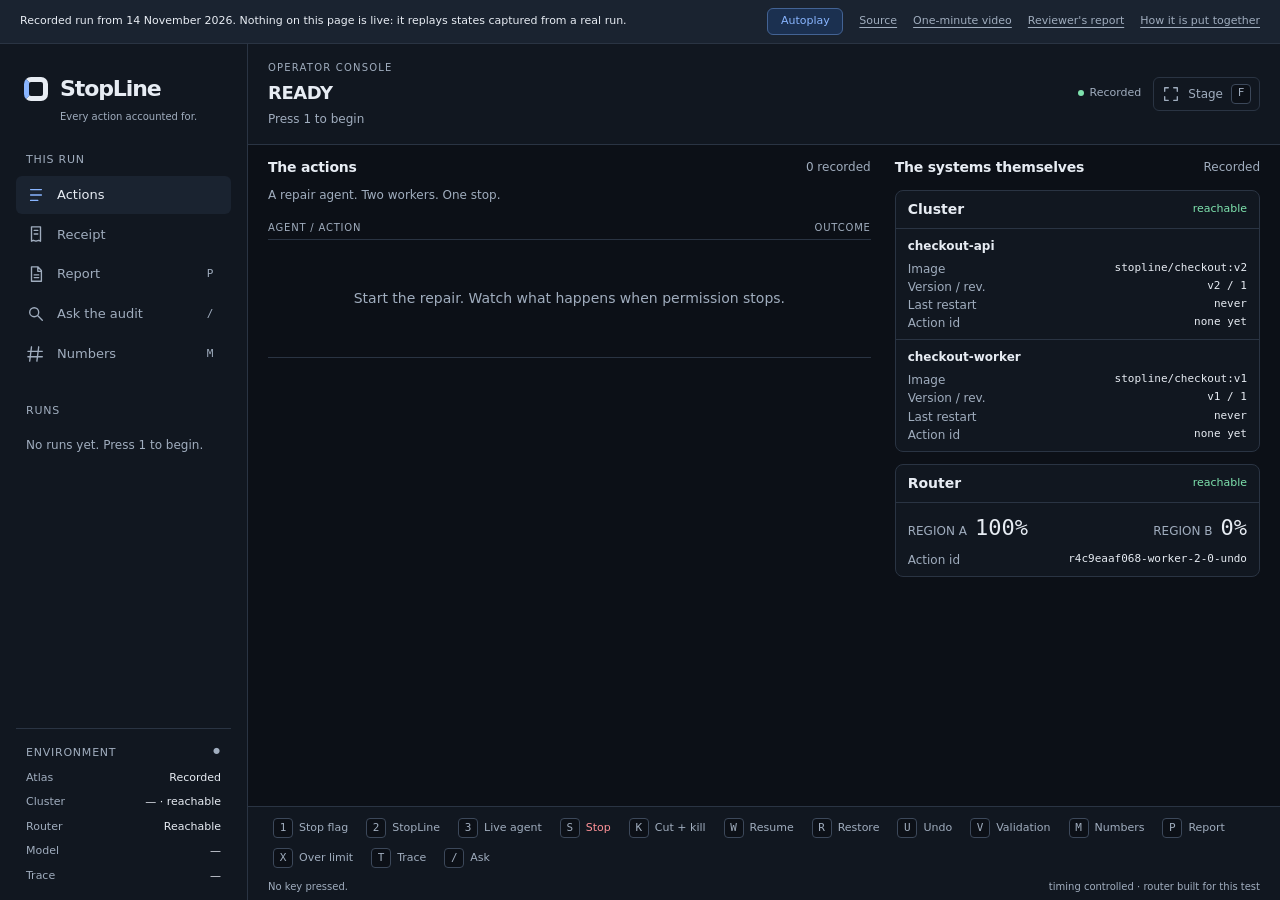
==== docs/index.html @ c329754a "replay recorded console runs on static pages" ====
<!doctype html>
<html lang="en">
<head>
  <meta charset="utf-8">
  <meta name="viewport" content="width=device-width, initial-scale=1">
  <title>StopLine — the stop and the receipt</title>
  <link rel="icon" href="data:,">
  <link rel="stylesheet" href="style.css">
  <link rel="stylesheet" href="pages.css">
  <script src="replay.js" defer></script>
  <script src="app.js" defer></script>
</head>
<body>
  <aside class="recording-bar" aria-label="Recorded demonstration">
    <p>Recorded run from 14 November 2026. Nothing on this page is live: it replays states captured from a real run.</p>
    <nav aria-label="Recording controls and links">
      <button id="autoplay" type="button" aria-pressed="false">Autoplay</button>
      <a href="https://github.com/Aly700/stopline">Source</a>
      <a href="https://www.youtube.com/watch?v=2440YfUVDkE">One-minute video</a>
      <a href="report.html">Reviewer's report</a>
      <a href="architecture.svg">How it is put together</a>
    </nav>
  </aside>
  <aside class="rail" aria-label="Workspace">
    <a class="brand" href="./" aria-label="StopLine home"><span class="brand-mark" aria-hidden="true"></span><span class="brand-copy">StopLine<small>Every action accounted for.</small></span></a>
    <nav class="run-nav" aria-label="This run">
      <h2 class="rail-heading">This run</h2>
      <button class="nav-item active" data-section="trace" title="Actions"><svg viewBox="0 0 20 20" aria-hidden="true"><path d="M4 4h12M4 10h12M4 16h8"/></svg><span>Actions</span></button>
      <button class="nav-item" data-section="receipt" title="Receipt"><svg viewBox="0 0 20 20" aria-hidden="true"><path d="M5 2h10v16l-2-1-3 1-3-1-2 1V2Zm3 4h4M8 10h4"/></svg><span>Receipt</span></button>
      <button class="nav-item" data-key="P" title="Report"><svg viewBox="0 0 20 20" aria-hidden="true"><path d="M5 2h7l4 4v12H5V2Zm7 0v5h4M8 11h5M8 14h5"/></svg><span>Report</span><kbd>P</kbd></button>
      <button class="nav-item" data-key="/" title="Ask the audit"><svg viewBox="0 0 20 20" aria-hidden="true"><circle cx="8" cy="8" r="5"/><path d="m12 12 5 5"/></svg><span>Ask the audit</span><kbd>/</kbd></button>
      <button class="nav-item" data-key="M" title="Numbers"><svg viewBox="0 0 20 20" aria-hidden="true"><path d="M5 2 3 18M13 2l-2 16M1 7h16M1 13h16"/></svg><span>Numbers</span><kbd>M</kbd></button>
    </nav>
    <section class="runs-section" aria-labelledby="runs-title"><h2 id="runs-title" class="rail-heading">Runs <span id="runs-count"></span></h2><div id="runs-list"><p class="quiet">Loading runs…</p></div></section>
    <section class="environment" aria-labelledby="environment-title"><h2 id="environment-title" class="rail-heading">Environment <span class="env-icon" aria-hidden="true">●</span></h2><dl><dt>Atlas</dt><dd id="env-atlas">Connecting</dd><dt>Cluster</dt><dd id="env-cluster">Pending</dd><dt>Router</dt><dd id="env-router">Pending</dd><dt>Model</dt><dd id="env-model">—</dd><dt>Trace</dt><dd id="env-trace">—</dd></dl></section>
  </aside>
  <div class="console">
    <header class="topbar">
      <div class="mode"><span class="eyebrow">Operator console</span><h1 id="mode">READY</h1><span id="run-label">Press 1 to begin</span></div>
      <div class="topbar-tools"><span id="connection" role="status">Connecting…</span><button id="ready-button" class="ready-button" hidden><span id="readiness" aria-live="polite"></span><kbd id="ready-key"></kbd></button><button id="stage-toggle" class="stage-toggle" aria-pressed="false" title="Toggle stage mode (F)"><svg viewBox="0 0 20 20" aria-hidden="true"><path d="M7 3H3v4m10-4h4v4M3 13v4h4m10-4v4h-4"/></svg><span>Stage</span><kbd>F</kbd></button></div>
    </header>
    <div id="history-banner" class="history-banner" hidden><span>Earlier run · read-only <span id="history-id"></span></span><button id="back-live">Back to live <span aria-hidden="true">→</span></button></div>
    <div class="workspace" id="workspace">
      <main id="main">
        <section class="trace" aria-labelledby="trace-title">
          <div class="section-heading"><h2 id="trace-title">The actions</h2><span id="action-count" class="quiet"></span></div>
          <p id="permission-note" class="permission-note">A repair agent. Two workers. One stop.</p>
          <div id="workers" class="workers"></div>
          <div class="table-heading" aria-hidden="true"><span>Agent / action</span><span>Outcome</span></div>
          <div id="trace" class="trace-rows" aria-live="polite"></div>
          <p id="omitted" class="quiet"></p>
        </section>
        <section class="targets" aria-labelledby="target-title">
          <div class="section-heading"><h2 id="target-title">The systems themselves</h2><span id="target-scope" class="quiet">Live</span></div>
          <div id="targets"><p class="quiet">Waiting for the systems…</p></div>
        </section>
      </main>
      <section id="receipt" class="receipt" aria-labelledby="receipt-title" hidden></section>
    </div>
    <aside id="validation-panel" role="status" hidden><strong>Database response</strong><pre id="validation-text"></pre></aside>
    <footer>
      <section id="ask-panel" aria-label="Ask the audit" hidden>
        <div class="ask-heading"><div><h2>Ask the audit</h2><p class="quiet">Search stored entries by meaning.</p></div><button type="button" id="ask-close">Close <kbd>Esc</kbd></button></div>
        <div id="ask-results" hidden><h3 id="ask-question"></h3><p id="ask-engine" class="quiet"></p><p id="ask-message" role="status"></p><div id="ask-rows"></div></div>
        <form id="ask-form"><input id="ask-input" aria-label="Ask the audit" placeholder="What did worker two do after the stop?" autocomplete="off"><button type="submit" class="primary">Search <kbd>↵</kbd></button></form>
      </section>
      <nav class="commands" aria-label="Demo keys">
        <button data-key="1"><kbd>1</kbd> Stop flag</button><button data-key="2"><kbd>2</kbd> StopLine</button><button data-key="3"><kbd>3</kbd> Live agent</button>
        <button data-key="S" class="stop-command"><kbd>S</kbd> Stop</button><button data-key="K"><kbd>K</kbd> Cut + kill</button><button data-key="W"><kbd>W</kbd> Resume</button><button data-key="R"><kbd>R</kbd> Restore</button><button data-key="U"><kbd>U</kbd> Undo</button><button data-key="V"><kbd>V</kbd> Validation</button><button data-key="M"><kbd>M</kbd> Numbers</button><button data-key="P"><kbd>P</kbd> Report</button><button data-key="X"><kbd>X</kbd> Over limit</button><button data-key="T"><kbd>T</kbd> Trace</button><button data-key="/"><kbd>/</kbd> Ask</button>
      </nav>
      <div class="footnote"><span id="key-status" role="status">No key pressed.</span><span id="context">Timing controlled · router built for this test</span></div>
    </footer>
  </div>
  <dialog id="chain-dialog" aria-labelledby="chain-title"><button class="close" data-close="chain-dialog">Close <kbd>Esc</kbd></button><span class="eyebrow">Audit evidence</span><h2 id="chain-title">This action’s permission</h2><div id="chain-content"></div></dialog>
  <dialog id="numbers-dialog" aria-labelledby="numbers-title"><button class="close" data-close="numbers-dialog">Close <kbd>Esc</kbd></button><span class="eyebrow">Verification</span><h2 id="numbers-title">The measured results</h2><div id="numbers-lines"></div><p id="numbers-note" class="quiet">measured on this laptop against Atlas</p></dialog>
</body>
</html>
---- docs/style.css ----
:root {
  color-scheme:dark;
  --canvas:#0c1017; --surface:#111720; --raised:#1a2330; --hairline:#2a3443;
  --text:#e7ecf3; --muted:#a0adbe; --accent:#89b5ff; --accent-soft:#1b3050;
  --green:#7ee2ad; --green-soft:#152e27; --amber:#f4cc7a; --amber-soft:#352b1a;
  --red:#ff9298; --red-soft:#3b2029; --mono:ui-monospace,SFMono-Regular,Consolas,monospace;
  --row:14px; --small:12px; --space:20px; --rail:248px;
  font-family:system-ui,-apple-system,BlinkMacSystemFont,"Segoe UI",sans-serif;
  font-size:13px; line-height:1.5;
}
* {box-sizing:border-box}
[hidden] {display:none!important}
body {margin:0; background:var(--canvas); color:var(--text); height:100dvh; display:grid; grid-template-columns:var(--rail) minmax(0,1fr); overflow:hidden}
button,input {font:inherit; color:inherit}
button {cursor:pointer; border:1px solid transparent; background:none; border-radius:6px; transition:background 140ms,color 140ms,border-color 140ms}
button:hover {background:var(--raised)}
button:disabled {cursor:default; opacity:.45}
button:focus-visible,a:focus-visible,input:focus-visible {outline:2px solid var(--accent); outline-offset:3px}
button:disabled:hover {background:none}
a {color:inherit; text-decoration:none}
svg {width:18px; height:18px; fill:none; stroke:currentColor; stroke-width:1.5; stroke-linecap:round; stroke-linejoin:round; flex:none}
h1,h2,h3,p {margin:0}
h1 {font-size:18px; font-weight:650; letter-spacing:-.025em}
h2 {font-size:var(--row); font-weight:600; letter-spacing:-.015em}
h3 {font-size:var(--small); font-weight:600}
kbd {font-family:var(--mono); font-size:11px; min-width:20px; height:20px; display:inline-flex; align-items:center; justify-content:center; border:1px solid #3c485a; border-radius:4px; background:var(--canvas); color:var(--muted); padding:0 4px; font-weight:500}
.quiet,.permission-note,.row-detail,.who {color:var(--muted)}
.quiet,.permission-note {font-size:var(--small)}
.rail {display:flex; flex-direction:column; min-height:0; padding:28px 16px 16px; border-right:1px solid var(--hairline); background:var(--surface); gap:28px}
.brand {display:flex; align-items:flex-start; gap:12px; padding:0 8px; font-size:22px; font-weight:700; letter-spacing:-.05em}
.brand-mark {display:block; width:24px; height:24px; margin-top:5px; border:5px solid var(--text); border-left-color:var(--accent); border-radius:7px; flex:none}
.brand small {display:block; margin-top:4px; font-size:10px; font-weight:400; color:var(--muted); letter-spacing:0; white-space:nowrap}
.rail-heading {font-size:11px; color:var(--muted); font-weight:500; letter-spacing:.07em; text-transform:uppercase; display:flex; justify-content:space-between; padding:0 10px; margin-bottom:8px}
.nav-item {display:flex; width:100%; align-items:center; gap:12px; padding:8px 10px; text-align:left; margin:2px 0; color:var(--muted)}
.nav-item kbd {margin-left:auto; border:0; background:none; color:var(--muted)}
.nav-item.active {background:var(--raised); color:var(--text)}
.nav-item.active svg {color:var(--accent)}
.runs-section {min-height:80px; flex:1; overflow:auto}
#runs-list .quiet {padding:8px 10px}
.run-item {display:grid; grid-template-columns:8px 1fr auto; width:100%; gap:4px 8px; text-align:left; padding:10px; margin-bottom:4px; align-items:center}
.run-item[aria-current=true] {background:var(--accent-soft); border-color:#36527a}
.run-dot {width:6px; height:6px; background:var(--muted); border-radius:50%}
.run-dot.running {background:var(--green)}
.run-dot.stopped {background:var(--amber)}
.run-mode {font-size:11px; border:1px solid var(--hairline); border-radius:4px; padding:1px 6px; width:fit-content}
.run-item time {grid-column:2; font-family:var(--mono); color:var(--muted); font-size:11px}
.run-item .run-status {grid-column:3; grid-row:2; font-size:10px; color:var(--muted)}
.environment {border-top:1px solid var(--hairline); padding-top:16px}
.environment dl {margin:0; padding:0 10px; display:grid; grid-template-columns:48px 1fr; gap:8px; font-size:11px}
.environment dt {color:var(--muted)}
.environment dd {text-align:right; margin:0; overflow-wrap:anywhere}
.env-icon {color:var(--muted); font-size:8px}
.console {display:flex; flex-direction:column; min-width:0; min-height:0}
.topbar {display:flex; align-items:center; justify-content:space-between; gap:16px; padding:16px var(--space); border-bottom:1px solid var(--hairline); min-height:92px; background:var(--surface)}
.mode {min-width:0}
.eyebrow {font-size:10px; text-transform:uppercase; letter-spacing:.12em; color:var(--muted); display:block; margin-bottom:4px}
#run-label {display:block; color:var(--muted); font-size:var(--small); margin-top:4px}
.topbar-tools {display:flex; gap:12px; align-items:center; flex:none}
#connection {font-size:11px; color:var(--muted); max-width:150px}
#connection::before {content:''; display:inline-block; width:6px; height:6px; background:var(--amber); border-radius:50%; margin-right:6px}
#connection.connected::before {background:var(--green)}
.ready-button {display:flex; gap:12px; align-items:center; background:var(--accent-soft); border:1px solid #36527a; color:var(--accent); font-size:12px; padding:6px 10px; white-space:nowrap}
.ready-button kbd {color:var(--accent); border-color:#436394}
.stage-toggle {display:flex; align-items:center; gap:8px; font-size:12px; color:var(--muted); padding:6px 8px; border-color:var(--hairline)}
.stage-toggle[aria-pressed=true] {color:var(--accent); border-color:var(--accent)}
.workspace {padding:var(--space); overflow:auto; flex:1; min-height:0; scroll-padding:20px}
main {display:grid; grid-template-columns:minmax(0,1.65fr) minmax(280px,1fr); gap:24px}
.trace,.targets {min-width:0}
.section-heading {display:flex; justify-content:space-between; align-items:center; gap:12px; margin-bottom:12px}
.permission-note {margin-bottom:8px}
.workers {display:flex; flex-wrap:wrap; gap:6px 12px; font-size:11px; color:var(--muted); margin-bottom:16px}
.workers span {display:inline-flex; align-items:center; gap:6px}
.workers span::before {content:''; width:5px; height:5px; border-radius:50%; background:var(--muted)}
.workers .worker-killed {color:var(--red)}
.workers .worker-killed::before {background:var(--red)}
.table-heading {display:flex; justify-content:space-between; text-transform:uppercase; letter-spacing:.08em; color:var(--muted); font-size:10px; padding:8px 0; border-bottom:1px solid var(--hairline)}
.trace-row,.receipt-row {width:100%; text-align:left; display:grid; grid-template-columns:minmax(0,1fr) auto; align-items:center; column-gap:16px; row-gap:4px; border-radius:0; border:0; border-bottom:1px solid var(--hairline); padding:12px 0; font-size:var(--row); min-height:48px}
.trace-row:hover,.receipt-row:hover {background:var(--surface)}
.row-title {min-width:0; overflow-wrap:anywhere; font-weight:500}
.who {display:block; font-size:var(--small); font-weight:400; margin-bottom:2px}
.row-outcome {font-size:11px; font-weight:600; color:var(--muted); background:var(--raised); padding:3px 8px; border-radius:4px; white-space:nowrap; justify-self:end}
.completed,.stopped-in-time {color:var(--green); background:var(--green-soft)}
.blocked,.refused,.ran-after-stop {color:var(--red); background:var(--red-soft)}
.unknown,.waiting,.pending {color:var(--amber)}
.row-outcome.unknown,.row-outcome.waiting {background:var(--amber-soft)}
.row-detail {grid-column:1/-1; font-size:var(--small); overflow-wrap:anywhere; line-height:1.5}
.undo-mark {font-weight:400; color:var(--muted); margin-left:8px; padding-left:8px; border-left:1px solid currentColor}
.stop-line {display:flex; align-items:center; gap:12px; font-size:var(--small); color:var(--red); font-weight:650; padding:12px 0}
.stop-line::before {content:''; flex:1; height:2px; background:var(--red)}
.empty {padding:48px 20px; color:var(--muted); text-align:center; font-size:var(--row); border-bottom:1px solid var(--hairline)}
#omitted:not(:empty) {padding-top:8px}
.system {border:1px solid var(--hairline); border-radius:8px; background:var(--surface); margin-bottom:12px; overflow:hidden}
.system-heading {display:flex; justify-content:space-between; align-items:center; font-size:var(--row); padding:10px 12px; border-bottom:1px solid var(--hairline)}
.system-heading span {font-size:11px; font-weight:400; color:var(--green)}
.unreachable .system-heading span {color:var(--red)}
.system>.quiet {padding:12px}
.deployment {padding:12px}
.deployment+.deployment {border-top:1px solid var(--hairline)}
.deployment h3 {margin-bottom:8px; font-size:var(--small); color:var(--text)}
.system dl {display:grid; grid-template-columns:80px minmax(0,1fr); gap:3px 8px; margin:0; font-size:var(--small)}
.system dt {color:var(--muted)}
.system dd {margin:0; overflow-wrap:anywhere; font-family:var(--mono); font-size:calc(var(--small) - 1px); text-align:right; border-radius:3px; transition:background 140ms}
.system>dl {padding:0 12px 12px}
.weights {display:flex; justify-content:space-between; gap:8px; padding:12px; font-size:var(--small); font-variant-numeric:tabular-nums}
.weight {display:flex; flex-direction:column; gap:4px; color:var(--muted)}
.weight:last-child {text-align:right}
.weight-value {font-family:var(--mono); font-size:24px; font-weight:500; color:var(--text)}
.target-changed {background:var(--accent-soft); color:var(--accent)}
.receipt {margin-top:20px; border:1px solid var(--hairline); border-radius:8px; background:var(--surface); padding:0 16px 4px}
.receipt-heading {display:flex; align-items:center; gap:16px; padding:12px 0; border-bottom:1px solid var(--hairline)}
.receipt-heading p {margin-left:auto; color:var(--muted); font-size:var(--small)}
.receipt-state {font-size:16px; font-weight:700; letter-spacing:.04em; padding:4px 10px; border-radius:4px}
.receipt-state.unknown {background:var(--amber-soft)}
.receipt-row {padding:8px 0; row-gap:0}
.receipt-row:last-child {border:0}
.receipt-row .row-outcome {grid-column:2; grid-row:1/3}
.receipt-row .row-detail {grid-column:1}
.no-receipt {border-left:3px solid var(--amber); padding:16px; color:var(--muted); font-size:var(--row)}
footer {padding:10px var(--space) 8px; background:var(--surface); border-top:1px solid var(--hairline); flex:none; position:relative}
.commands {display:flex; flex-wrap:wrap; gap:4px 8px}
.commands button {display:flex; align-items:center; gap:6px; padding:4px; font-size:11px; color:var(--muted)}
.commands .stop-command {color:var(--red)}
.commands .next-command {background:var(--accent-soft); color:var(--accent)}
.footnote {display:flex; justify-content:space-between; align-items:baseline; gap:16px; color:var(--muted); font-size:10px; padding-top:8px}
#key-status {overflow-wrap:anywhere}
#context {text-align:right; flex-shrink:0}
.history-banner {padding:10px var(--space); background:var(--accent-soft); color:var(--accent); display:flex; justify-content:space-between; align-items:center; gap:12px; font-size:12px}
#history-id {font-family:var(--mono); margin-left:12px}
#back-live {background:var(--accent); color:#0c1828; padding:6px 12px; font-weight:600}
dialog {background:var(--surface); color:var(--text); border:1px solid #46546a; border-radius:8px; padding:28px; width:min(760px,90vw); max-height:85dvh; overflow:auto; box-shadow:0 24px 80px #0008}
dialog::backdrop {background:#05080ebd}
dialog h2 {font-size:22px; margin-bottom:20px}
dialog h3 {margin:20px 0 8px; color:var(--muted); text-transform:uppercase; letter-spacing:.08em; font-size:11px}
dialog p,dialog li {font-size:14px; margin:8px 0; overflow-wrap:anywhere}
dialog ol {padding-left:24px}
.close {float:right; color:var(--muted); padding:4px 8px; font-size:12px}
pre {white-space:pre-wrap; overflow-wrap:anywhere; font-family:var(--mono); font-size:12px; color:var(--muted); background:var(--canvas); border:1px solid var(--hairline); border-radius:6px; padding:16px}
#numbers-lines p {border-top:1px solid var(--hairline); padding:16px 0; font-size:20px; font-variant-numeric:tabular-nums}
#numbers-note {border-top:1px solid var(--hairline); padding-top:16px; font-size:12px}
#validation-panel {position:fixed; bottom:116px; right:24px; z-index:4; background:var(--surface); border:1px solid var(--amber); border-radius:8px; padding:16px; max-width:min(500px,90vw)}
#ask-panel {position:absolute; bottom:calc(100% + 12px); left:20px; right:20px; z-index:3; background:var(--raised); border:1px solid #46546a; border-radius:8px; padding:20px; box-shadow:0 16px 60px #0008; max-height:70dvh; overflow:auto}
.ask-heading {display:flex; justify-content:space-between; align-items:flex-start; margin-bottom:16px}
.ask-heading h2 {font-size:18px; margin-bottom:4px}
#ask-close {font-size:12px; color:var(--muted)}
#ask-form {display:flex; gap:12px; margin-top:12px}
#ask-input {background:var(--canvas); border:1px solid #46546a; border-radius:6px; padding:12px; width:100%; min-width:0}
#ask-input::placeholder {color:var(--muted)}
.primary {background:var(--accent); color:#0c1828; font-weight:600; padding:8px 16px; white-space:nowrap}
.primary:hover {background:#a5c7ff}
.primary kbd {background:transparent; border-color:#36527a; color:#0c1828}
#ask-question {font-size:16px}
#ask-message {padding:12px 0}
.ask-row {display:grid; grid-template-columns:72px 1fr 72px; width:100%; gap:16px; border-top:1px solid var(--hairline); text-align:left; padding:12px 0; border-radius:0; font-size:13px}
.ask-time,.ask-score {font-family:var(--mono); font-size:11px; color:var(--muted)}
.ask-score {text-align:right}
body.stage {--rail:0px; --row:clamp(16px,1.46vw,28px); --small:clamp(12px,.95vw,18px); --space:24px}
.stage .rail {display:none}
.stage .topbar {min-height:88px}
.stage h1 {font-size:clamp(24px,2vw,38px)}
.stage .eyebrow {display:none}
.stage .row-outcome {font-size:clamp(12px,1.05vw,20px)}
.stage .who {display:inline; margin-right:12px}
.stage .trace-row {padding:8px 0}
.stage .receipt-row {padding:6px 0}
.stage .workers {font-size:var(--small)}
.stage .table-heading {display:none}
.stage .system-heading span {font-size:var(--small)}
.stage .receipt-state {font-size:clamp(20px,1.8vw,34px)}
.stage .commands {justify-content:space-between}
.stage .commands button {font-size:12px}
.stage .receipt {margin-top:16px}
@media (min-width:1600px) {.workspace {--space:28px} main {gap:32px} .stage .trace-row {min-height:56px} .stage .receipt-row {min-height:64px}}
@media (max-height:800px) and (min-width:1100px) { .topbar {padding:12px 20px; min-height:80px} .workspace {padding:16px 20px} .trace-row {padding:7px 0; row-gap:2px} .workers {margin-bottom:8px} .deployment {padding:8px 12px} .receipt {margin-top:12px} .receipt-heading {padding:8px 0} .receipt-row {padding:5px 0} .stop-line {padding:8px 0} .stage {--row:16px; --small:12px} }
@media (max-width:1099px) { :root {--rail:64px; --space:16px} .rail {padding:20px 8px; align-items:center; gap:24px} .brand {padding:0} .brand-copy,.rail-heading,.nav-item span,.nav-item kbd,.environment,.run-item time,.run-status,.run-mode {display:none} .run-nav,.runs-section {width:100%} .nav-item {justify-content:center; padding:10px} .run-item {display:flex; justify-content:center; min-height:32px} .runs-section {border-top:1px solid var(--hairline); padding-top:12px} .topbar-tools {gap:8px} .stage-toggle span {display:none} #connection {max-width:100px} main {gap:16px; grid-template-columns:minmax(0,1.4fr) minmax(260px,1fr)} }
@media (max-width:760px) {main {grid-template-columns:1fr} .topbar {align-items:flex-start; flex-wrap:wrap} .topbar-tools {width:100%; justify-content:space-between} .targets {margin-top:12px} .receipt-heading {flex-wrap:wrap} .receipt-heading p {order:3; margin:0; width:100%} .receipt-state {margin-left:auto} .footnote {display:block} #context {display:none} .row-outcome {white-space:normal; max-width:130px} .history-banner {flex-wrap:wrap} #history-id {display:none} .ask-row {grid-template-columns:1fr} .ask-score {text-align:left} }
@media (prefers-reduced-motion:reduce) {*,*::before,*::after {transition:none!important; animation:none!important; scroll-behavior:auto!important}}
/* Keep the stop and its accounting visible together at workstation sizes. */
body.stage {grid-template-columns:minmax(0,1fr)}
.trace-row .who {display:inline-block; min-width:88px; margin:0 12px 0 0}
.trace-row {padding:9px 0; min-height:40px}
.system dl {line-height:1.35; gap:2px 8px}
.deployment {padding:8px 12px}
.deployment h3 {margin-bottom:6px}
.system-heading {padding:8px 12px}
.weights {padding:8px 12px}
.weight-value {font-size:22px}
.system>dl {padding-bottom:8px}
.stage .trace-row,.stage .receipt-row {line-height:1.25}
.stage .system dl {line-height:1.25; gap:0 8px}
.stage .deployment h3 {margin-bottom:4px}
.stage .receipt-row {padding:4px 0; min-height:0}
.stage .row-detail {line-height:1.35}
.stage .receipt-heading {padding:8px 0}
.stage .receipt-state {font-size:28px}
.stage .weight-value {font-size:28px}
@media (max-height:800px) and (min-width:1100px) {
  .workspace {padding:12px 20px}
  .system dl {line-height:1.2; gap:1px 8px}
  .system-heading {padding:6px 12px}
  .deployment {padding:6px 12px}
  .deployment h3 {margin-bottom:4px}
  .system {margin-bottom:8px}
  .workers {gap:4px 8px; margin-bottom:4px}
  .trace-row {padding:6px 0; min-height:32px}
  .section-heading {margin-bottom:8px}
  .table-heading {padding:4px 0}
  .receipt:not(.no-receipt) {display:grid; grid-template-columns:1fr 1fr; column-gap:20px}
  .receipt-heading {grid-column:1/-1}
  .receipt-row {padding:6px 0; font-size:13px; min-width:0}
  .receipt-row .row-detail {font-size:11px}
  .receipt-row .row-outcome {font-size:10px}
  .receipt-row:nth-child(even) {border-right:1px solid var(--hairline); padding-right:20px}
  .receipt-row:nth-last-child(-n+2) {border-bottom:0}
  .stage .receipt-state {font-size:20px}
  .stage .trace-row {font-size:16px; padding:6px 0}
  .stage .system dl {line-height:1.2; gap:1px 8px}
}
.trace .section-heading {margin-bottom:8px}
.permission-note {margin-bottom:4px}
.workers {margin-bottom:8px}
.table-heading {padding:4px 0}
.commands button {padding:2px 4px}
footer {padding-top:8px; padding-bottom:6px}
.weights .weight {flex-direction:row; align-items:baseline; gap:8px}
.stage .system dl {grid-template-columns:128px minmax(0,1fr)}
@media (min-height:801px) {
  .receipt:not(.no-receipt) {display:grid; grid-template-columns:1fr 1fr; column-gap:24px}
  .receipt-heading {grid-column:1/-1}
  .receipt-row {min-width:0}
  .receipt-row:nth-child(even) {border-right:1px solid var(--hairline); padding-right:24px}
  .receipt-row:nth-last-child(-n+2) {border-bottom:0}
  .stage .receipt-row {font-size:var(--row)}
  .stage .receipt-row .row-detail {font-size:16px}
}
@media (max-height:800px) and (min-width:1100px) {
  .topbar .eyebrow {display:none}
  .topbar {min-height:72px}
  .deployment {padding:4px 12px}
  .weights {padding:6px 12px}
  .weights .weight-value {font-size:20px}
  .receipt {margin-top:8px}
  .receipt-heading {padding:6px 0}
  .receipt-row {padding:4px 0}
  .footnote {padding-top:4px}
  .stage .receipt-row {font-size:14px}
}
---- docs/pages.css ----
body {grid-template-rows:auto minmax(0,1fr)}
.recording-bar {grid-column:1/-1; padding:8px 20px; border-bottom:1px solid var(--hairline); background:var(--raised); color:var(--muted); font-size:11px; display:flex; flex-wrap:wrap; align-items:center; justify-content:space-between; gap:6px 20px}
.recording-bar p {color:var(--text)}
.recording-bar nav {display:flex; align-items:center; flex-wrap:wrap; gap:6px 16px}
.recording-bar a {text-decoration:underline; text-underline-offset:3px}
.recording-bar a:hover {color:var(--text)}
#autoplay {padding:4px 10px; border-color:#436394; color:var(--accent); background:var(--accent-soft); font-size:11px; min-width:76px}
#autoplay[aria-pressed=true] {color:var(--text)}
@media (min-width:1100px) and (max-height:950px) {
  body:not(.stage) .workspace {padding:12px 20px}
  body:not(.stage) .trace-row {padding:6px 0; min-height:34px}
  body:not(.stage) .receipt {margin-top:16px}
  body:not(.stage) .receipt-row {padding:4px 0}
}
@media (max-width:760px) {
  .recording-bar {padding:10px 16px; font-size:11px}
  .recording-bar nav {gap:8px 14px}
  .receipt:not(.no-receipt) {display:block}
  .receipt-row:nth-child(even) {border-right:0; padding-right:0}
}
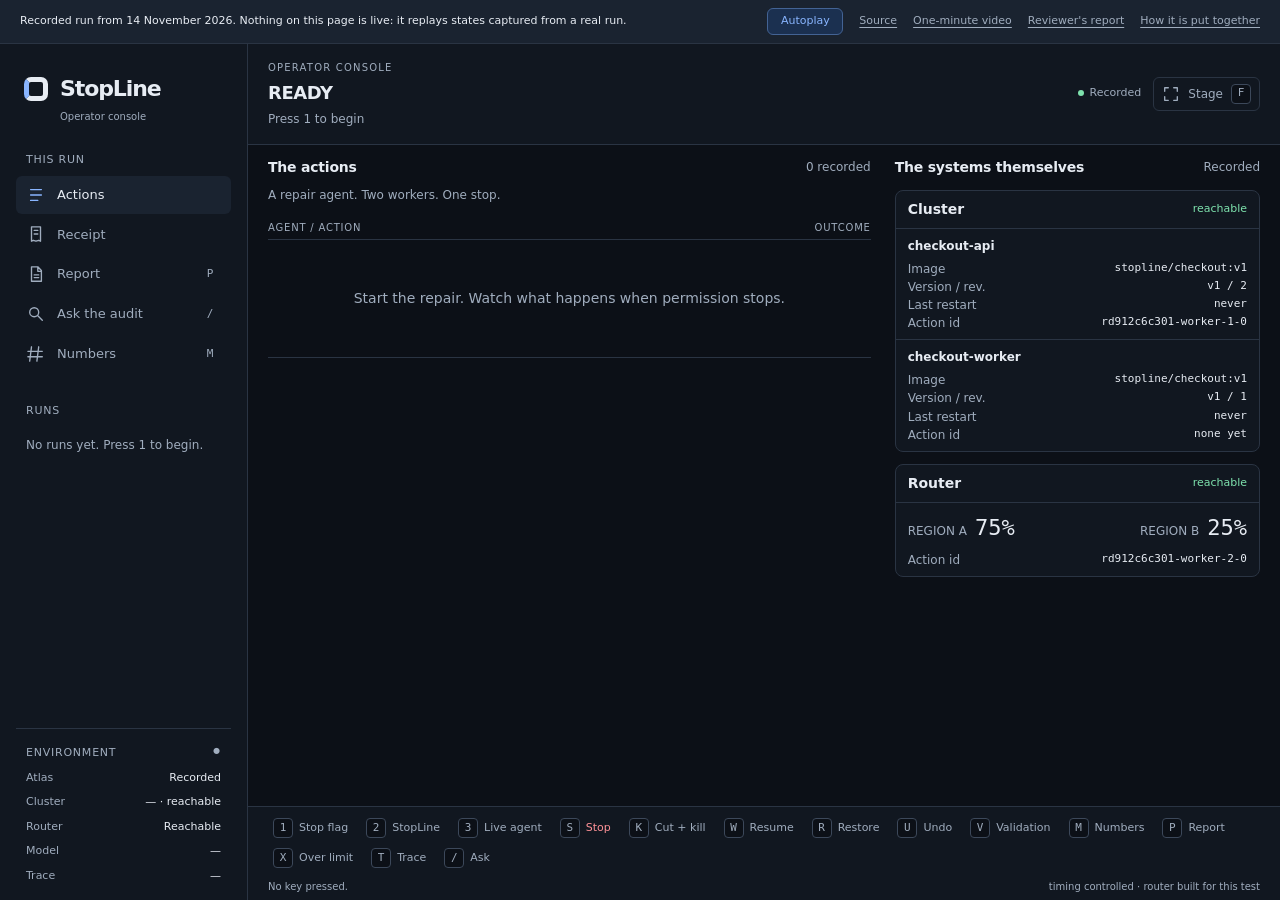
==== commit a388f703: "recorded console for the live page; queue an early key" ====
--- a/docs/index.html
+++ b/docs/index.html
@@ -22,7 +22,7 @@
     </nav>
   </aside>
   <aside class="rail" aria-label="Workspace">
-    <a class="brand" href="./" aria-label="StopLine home"><span class="brand-mark" aria-hidden="true"></span><span class="brand-copy">StopLine<small>Every action accounted for.</small></span></a>
+    <a class="brand" href="./" aria-label="StopLine home"><span class="brand-mark" aria-hidden="true"></span><span class="brand-copy">StopLine<small>Operator console</small></span></a>
     <nav class="run-nav" aria-label="This run">
       <h2 class="rail-heading">This run</h2>
       <button class="nav-item active" data-section="trace" title="Actions"><svg viewBox="0 0 20 20" aria-hidden="true"><path d="M4 4h12M4 10h12M4 16h8"/></svg><span>Actions</span></button>
